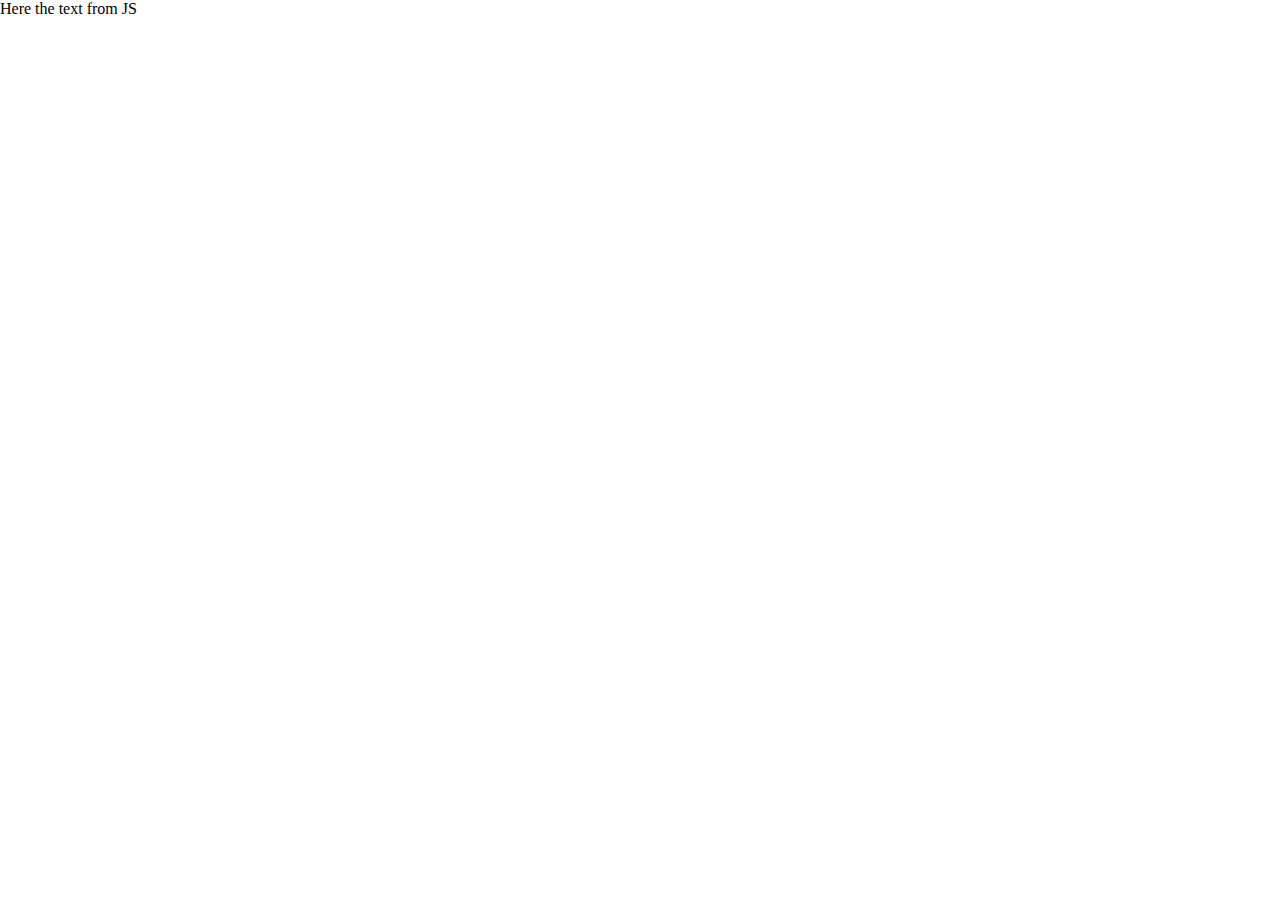
==== pages/main/index.html @ bcbbded0 "feat: create initial project structure" ====
<!DOCTYPE html>
<html lang="en">
  <head>
    <meta charset="UTF-8" />
    <meta http-equiv="X-UA-Compatible" content="IE=edge" />
    <meta name="viewport" content="width=device-width, initial-scale=1.0" />
    <title>Bookshop</title>
    <link rel="stylesheet" href="../../assets/styles/normalize.css" />
    <link rel="stylesheet" href="../../assets/styles/general.css" />
    <link rel="stylesheet" href="../main/style.css" />
  </head>
  <body>
    <div class="wrapper" id="wrapper"></div>
    <script src="../main/script.js"></script>
  </body>
</html>
---- assets/styles/general.css ----

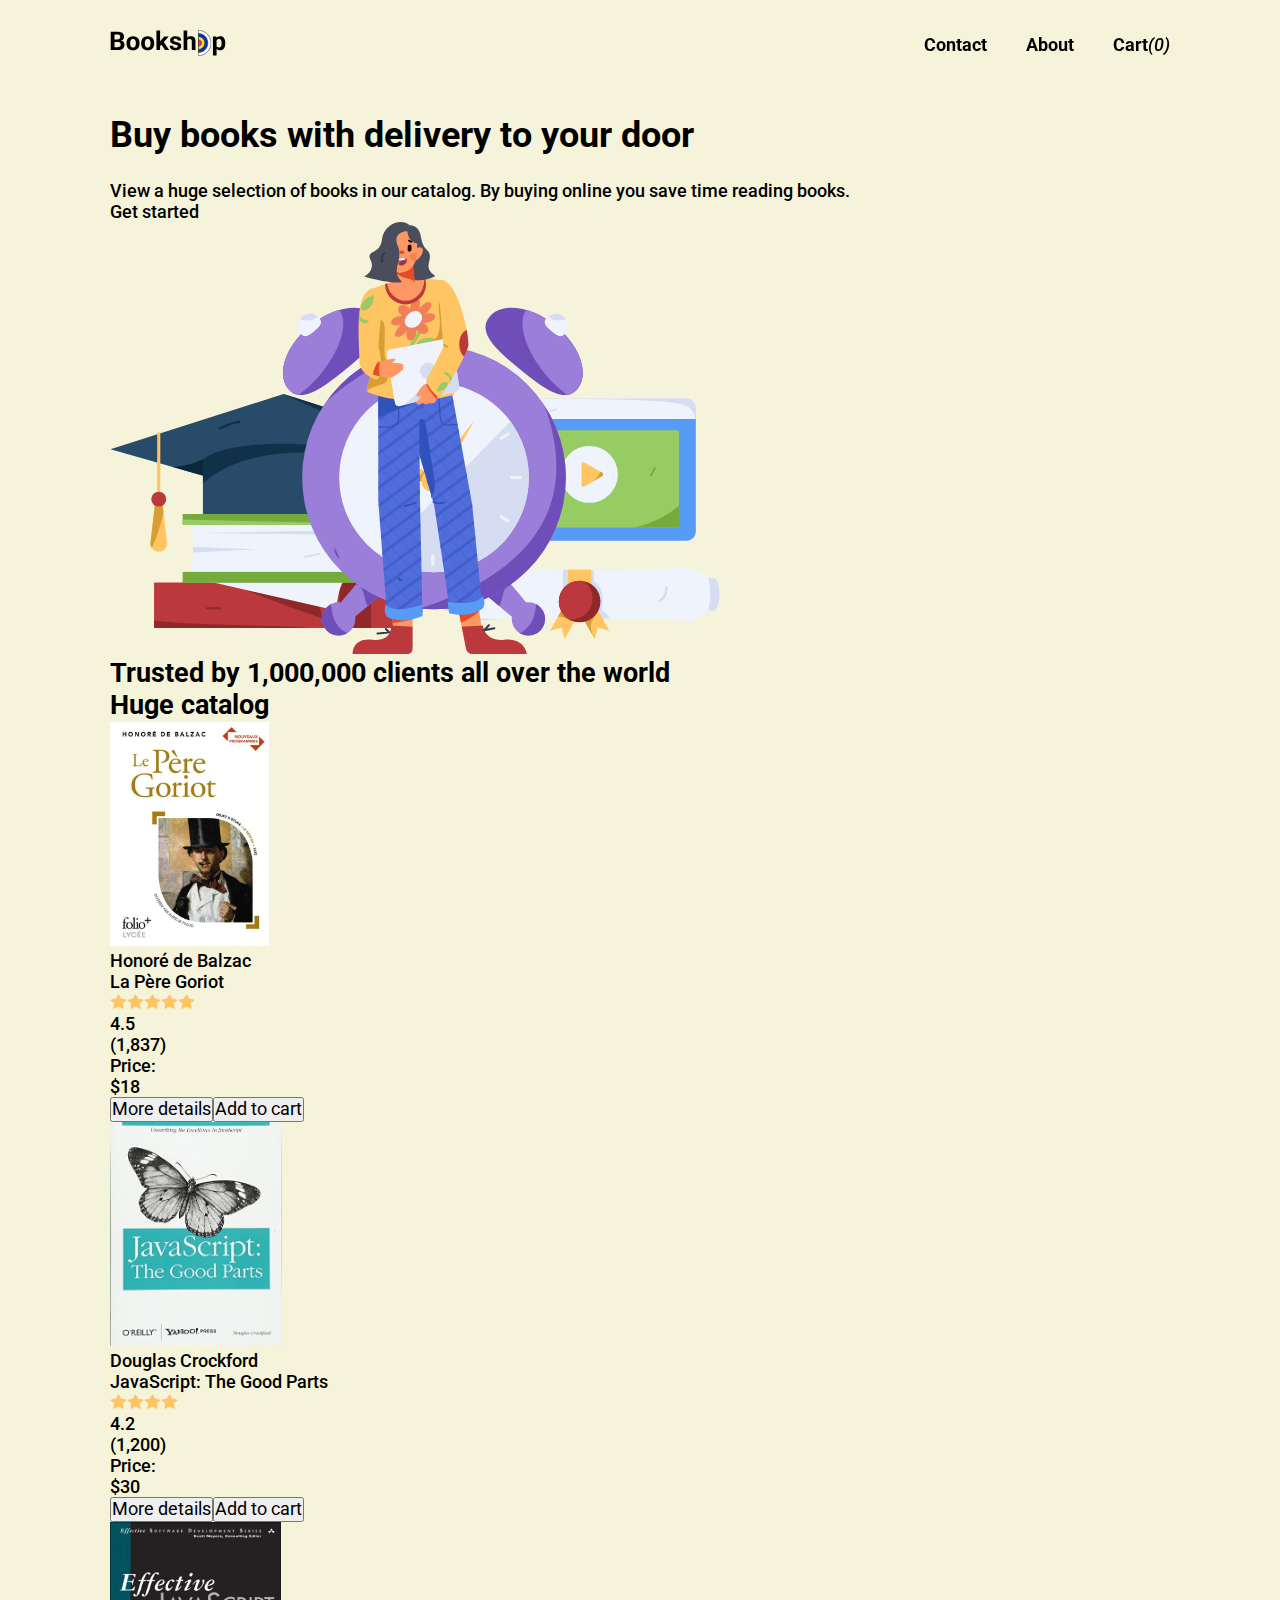
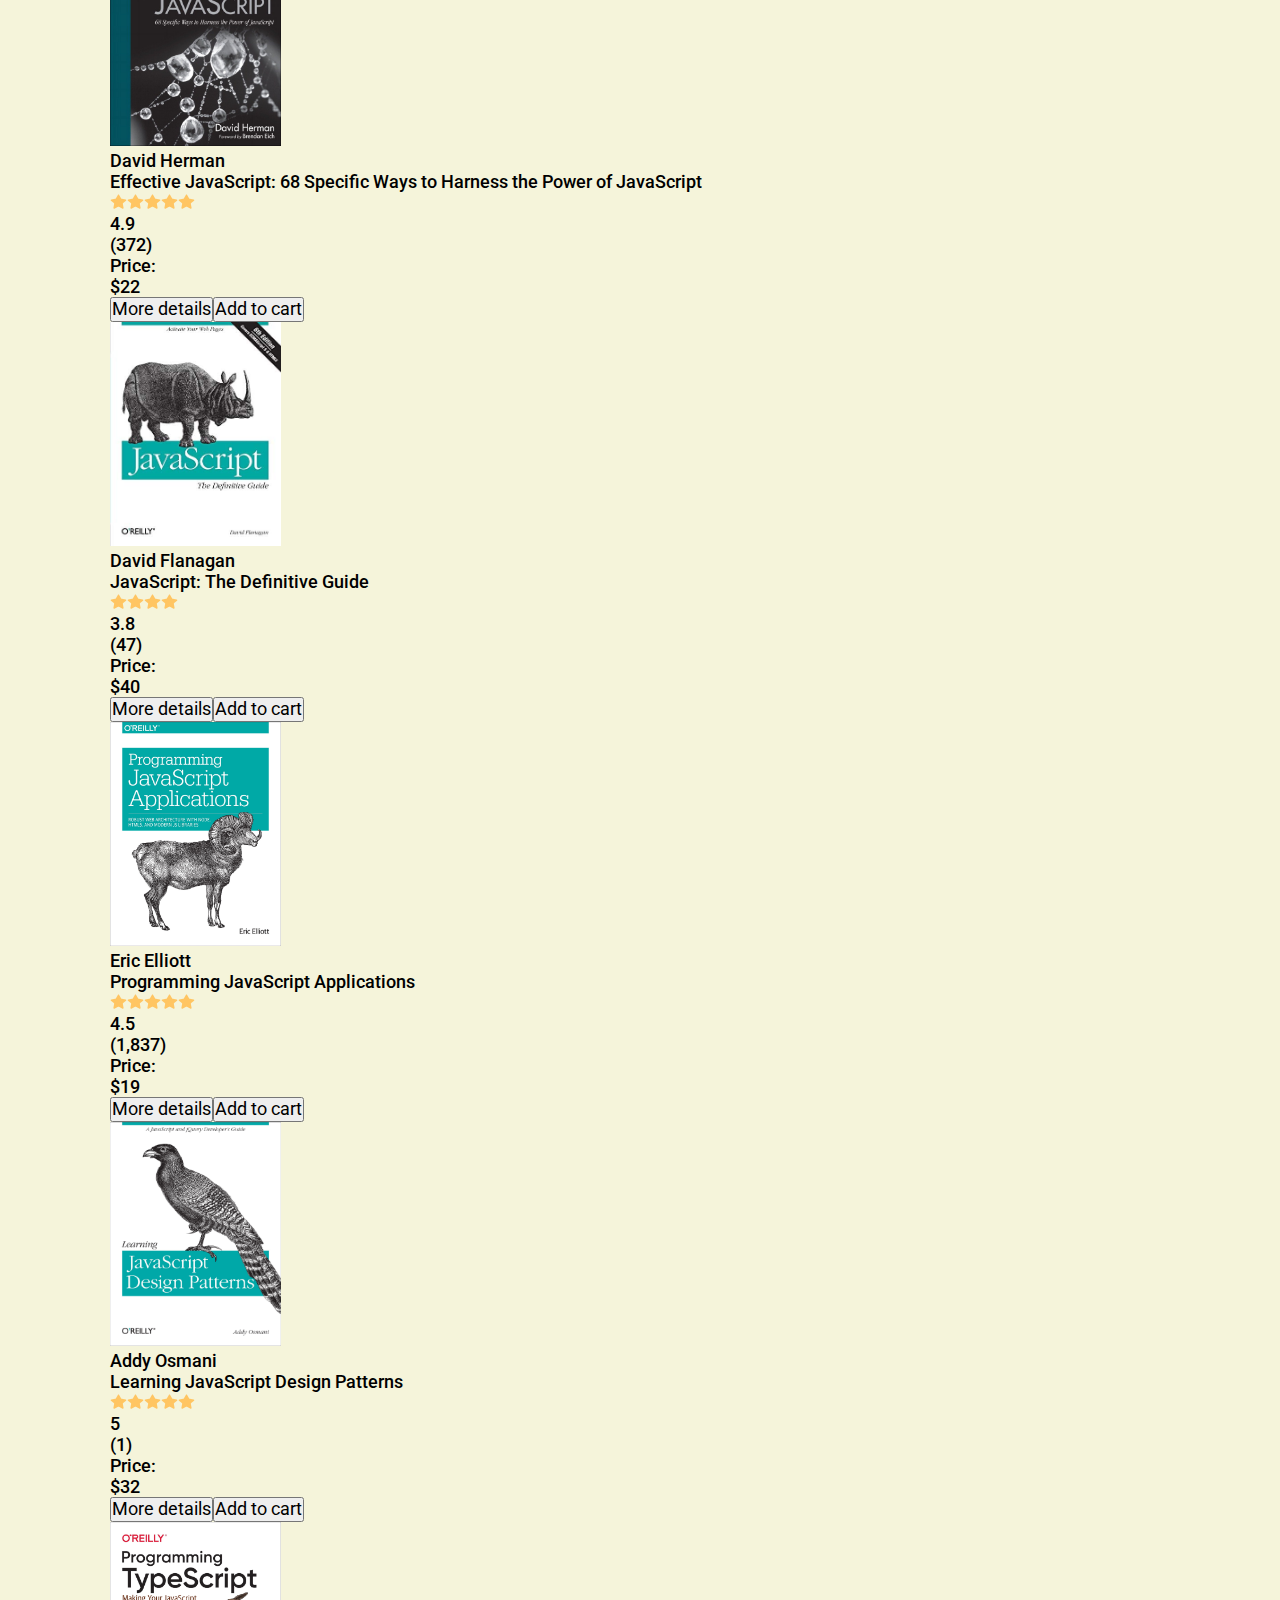
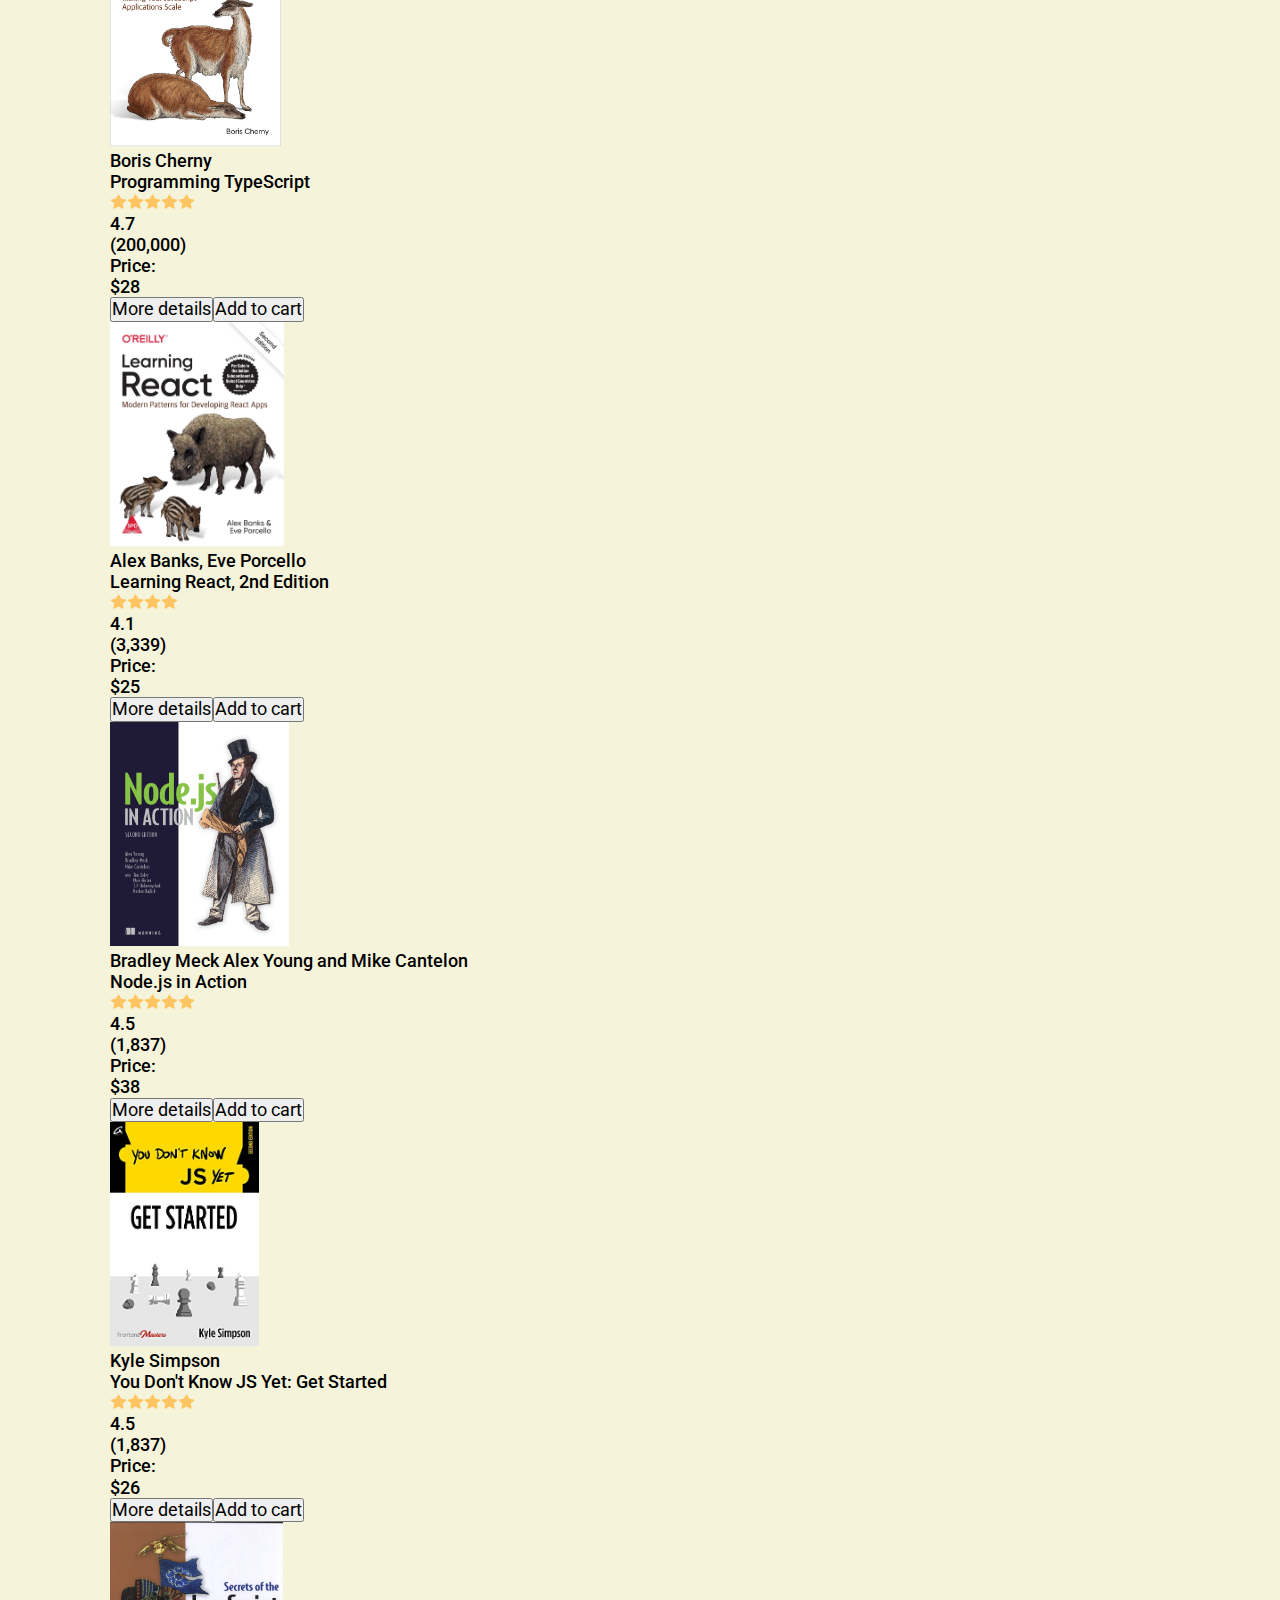
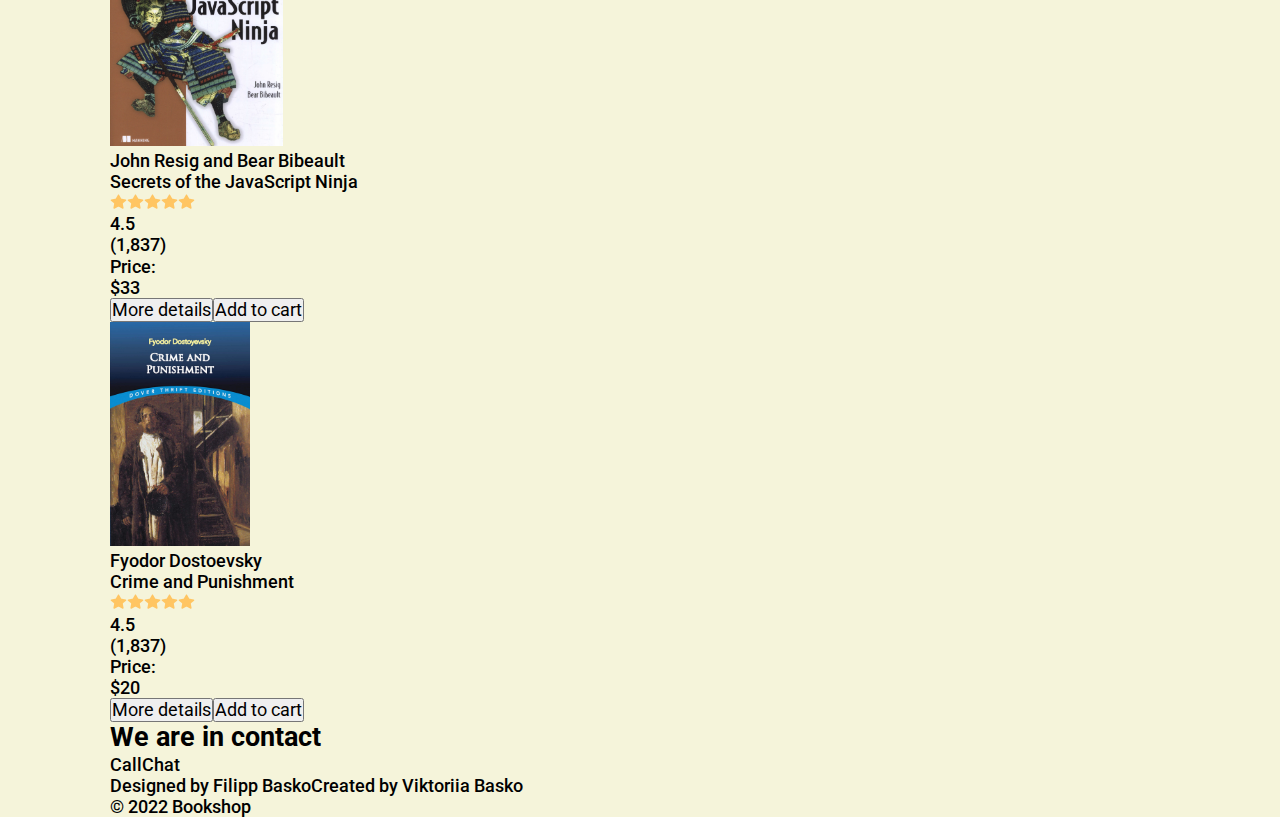
==== commit a4966f7b: "feat: add header styles" ====
--- a/pages/main/index.html
+++ b/pages/main/index.html
@@ -12,5 +12,6 @@
   <body>
     <div class="wrapper" id="wrapper"></div>
     <script src="../main/script.js"></script>
+    <script src="../main/interaction.js" defer></script>
   </body>
 </html>
--- a/assets/styles/general.css
+++ b/assets/styles/general.css
@@ -1 +1,86 @@
+@import url("https://fonts.googleapis.com/css2?family=Roboto:wght@500;700&display=swap");
 
+:root {
+  --transition: 0.3s all ease;
+  --color-beije: #f5f4da;
+  --color-black: #000;
+}
+
+body {
+  background: var(--color-beije);
+  font-family: "Roboto";
+  font-style: normal;
+  font-weight: 500;
+  font-size: 18px;
+  line-height: 1.17;
+  overflow-x: hidden;
+}
+
+*,
+::before,
+::after {
+  margin: 0;
+  padding: 0;
+  box-sizing: border-box;
+}
+
+.wrapper {
+  display: flex;
+  flex-direction: column;
+  min-height: 100vh;
+}
+
+.container {
+  max-width: 1060px;
+  margin: 0 auto;
+}
+
+main {
+  flex: 1 0 auto;
+  padding-top: 90px;
+}
+
+ul {
+  list-style: none;
+}
+
+a {
+  text-decoration: none;
+  color: inherit;
+}
+
+a:hover {
+  text-decoration: underline;
+}
+
+header .container {
+  display: flex;
+  justify-content: space-between;
+  height: 90px;
+  align-items: center;
+}
+
+header {
+  box-shadow: 0px 4px 0px transparent;
+  position: fixed;
+  top: 0;
+  left: 0;
+  right: 0;
+  background: var(--color-beije);
+  transition: var(--transition);
+}
+
+header.active {
+  box-shadow: 0px 4px 0px var(--color-black);
+}
+
+header ul {
+  display: flex;
+  gap: 39px;
+  font-weight: 700;
+}
+
+#items-in-cart {
+  font-weight: 500;
+  font-style: italic;
+}
--- a/pages/main/style.css
+++ b/pages/main/style.css
@@ -0,0 +1 @@
+
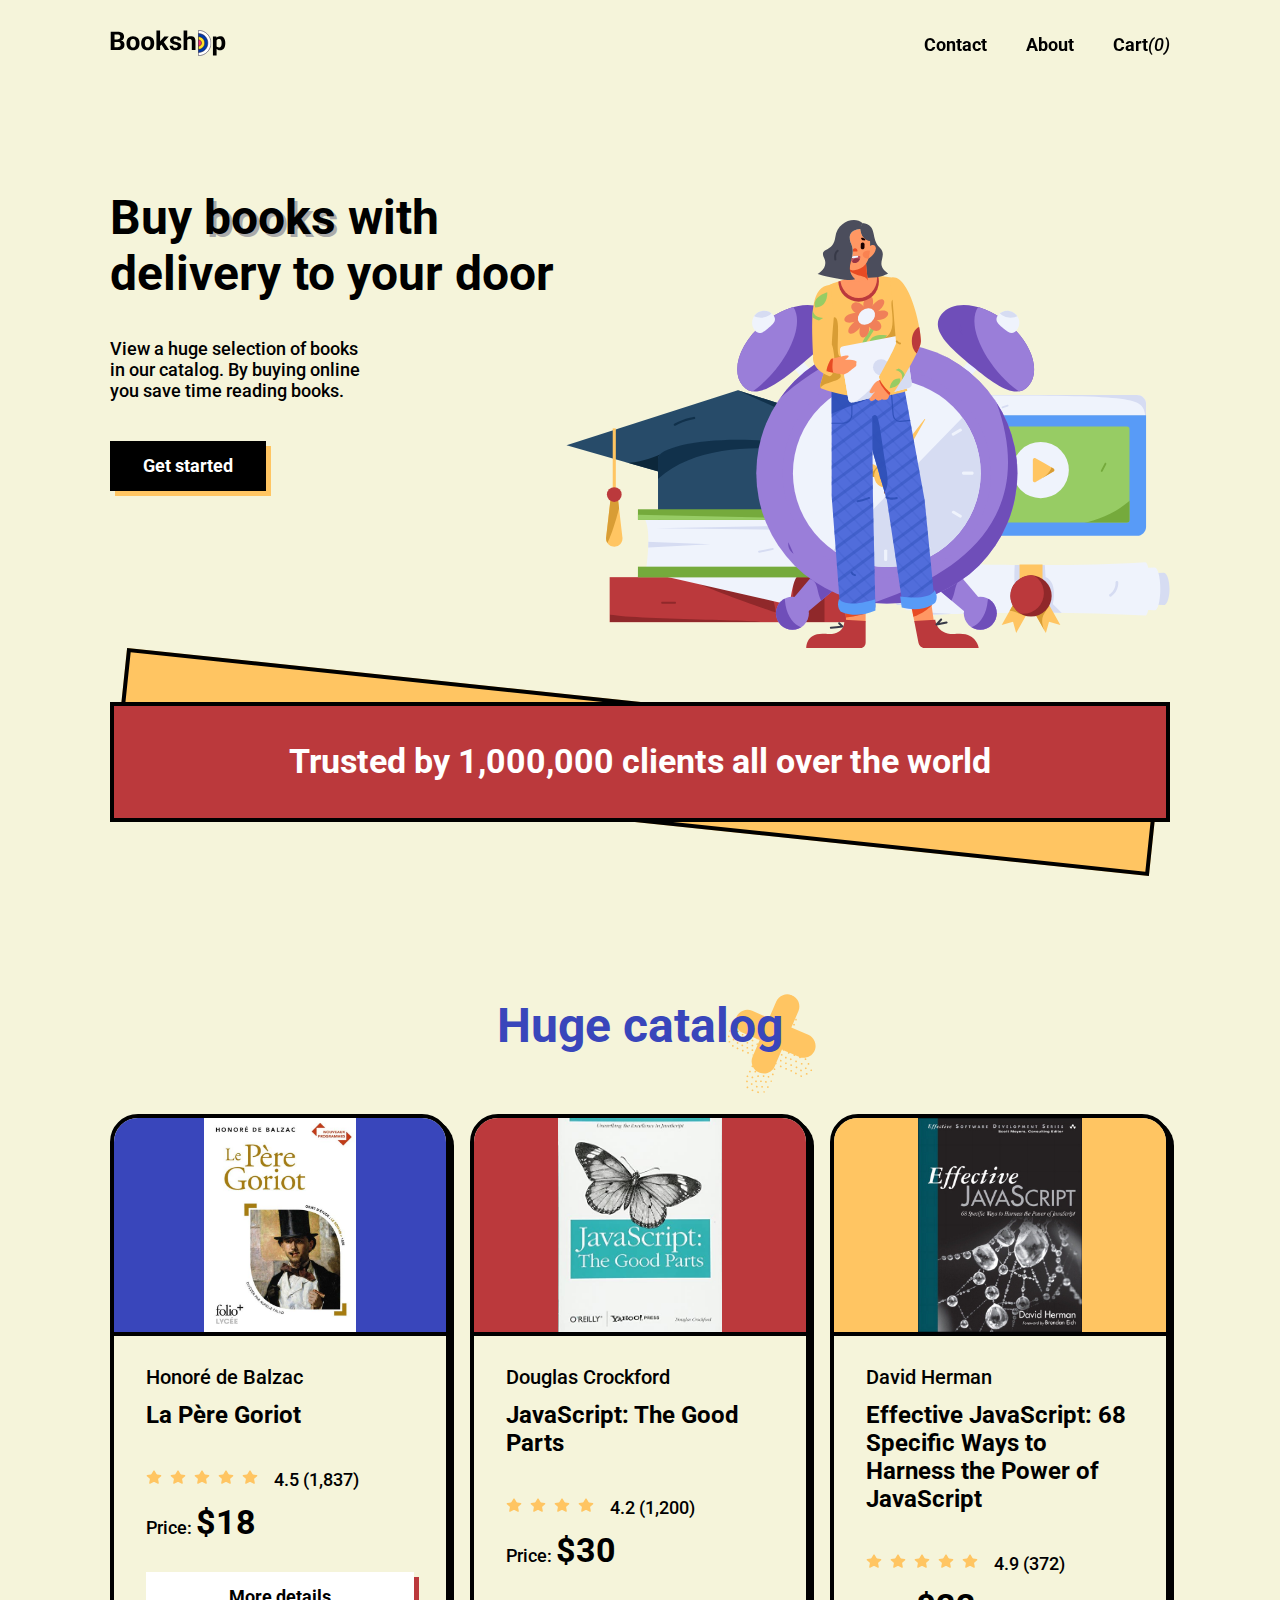
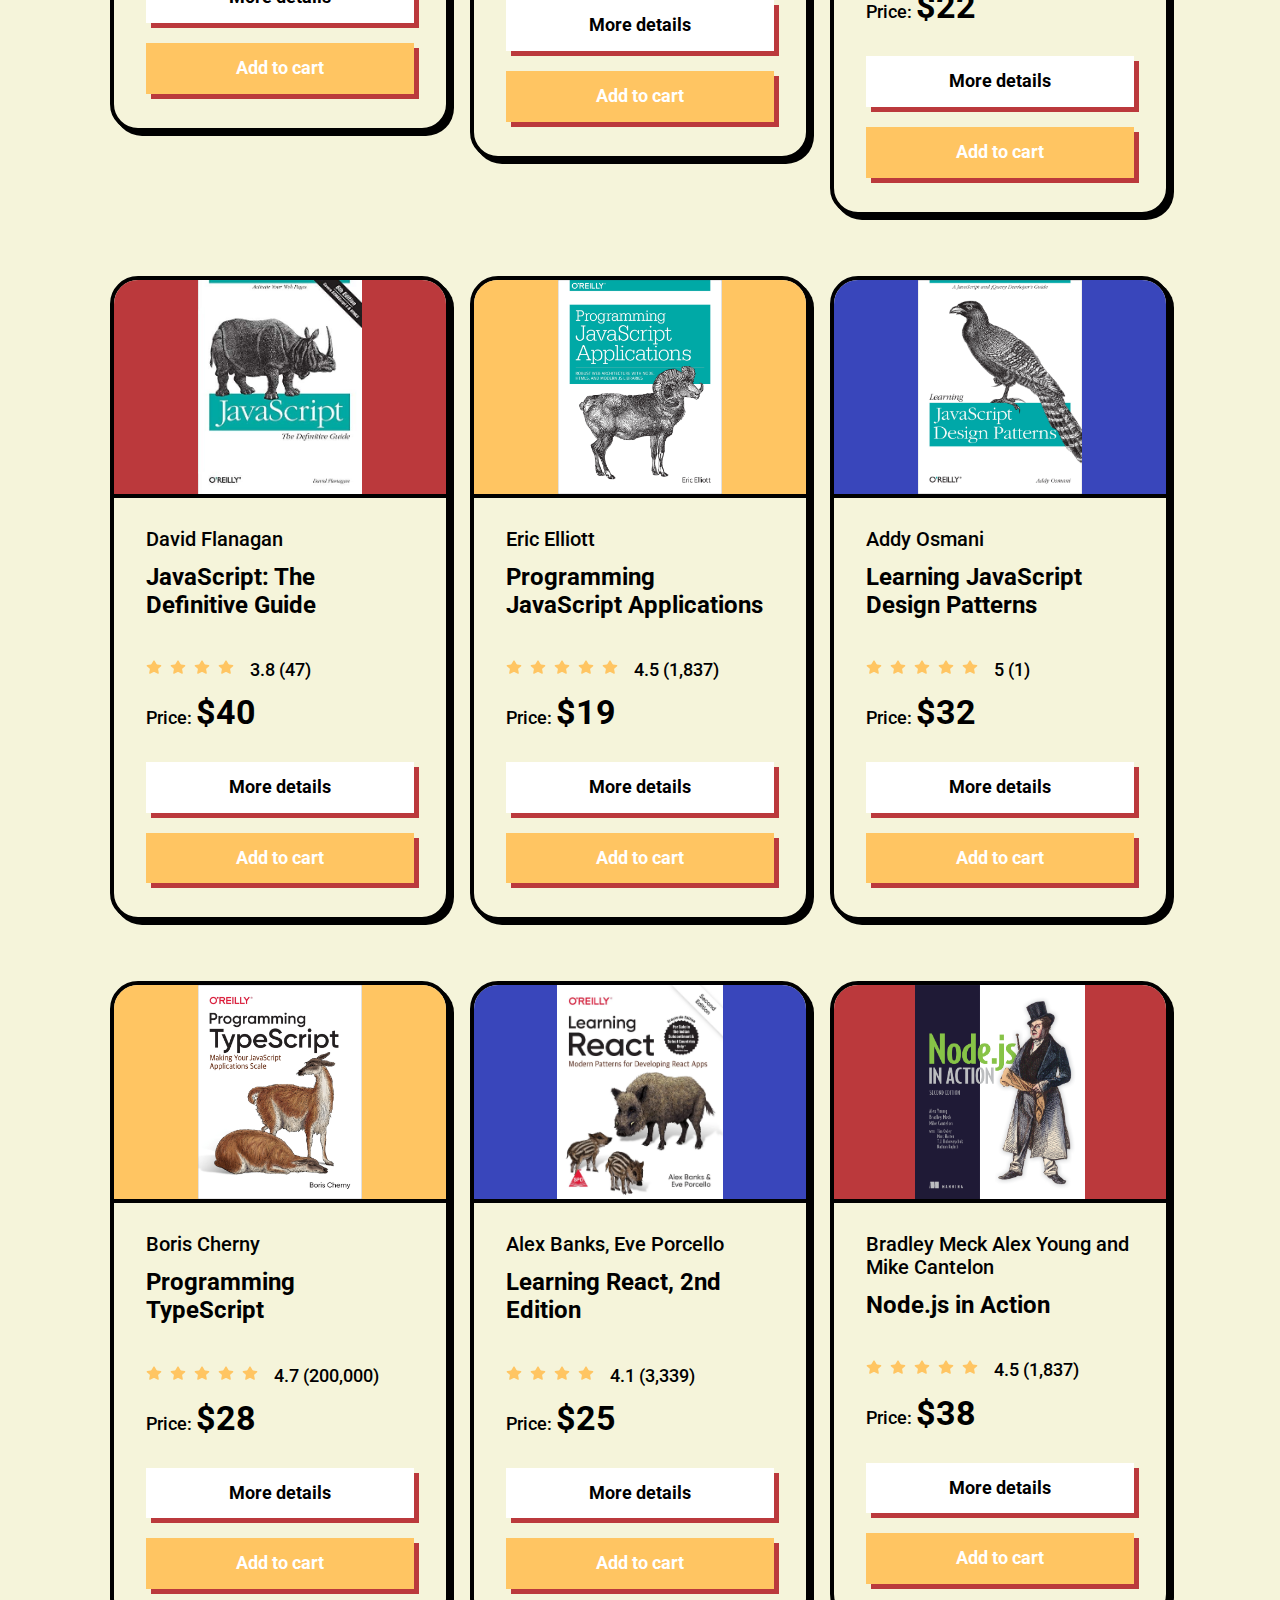
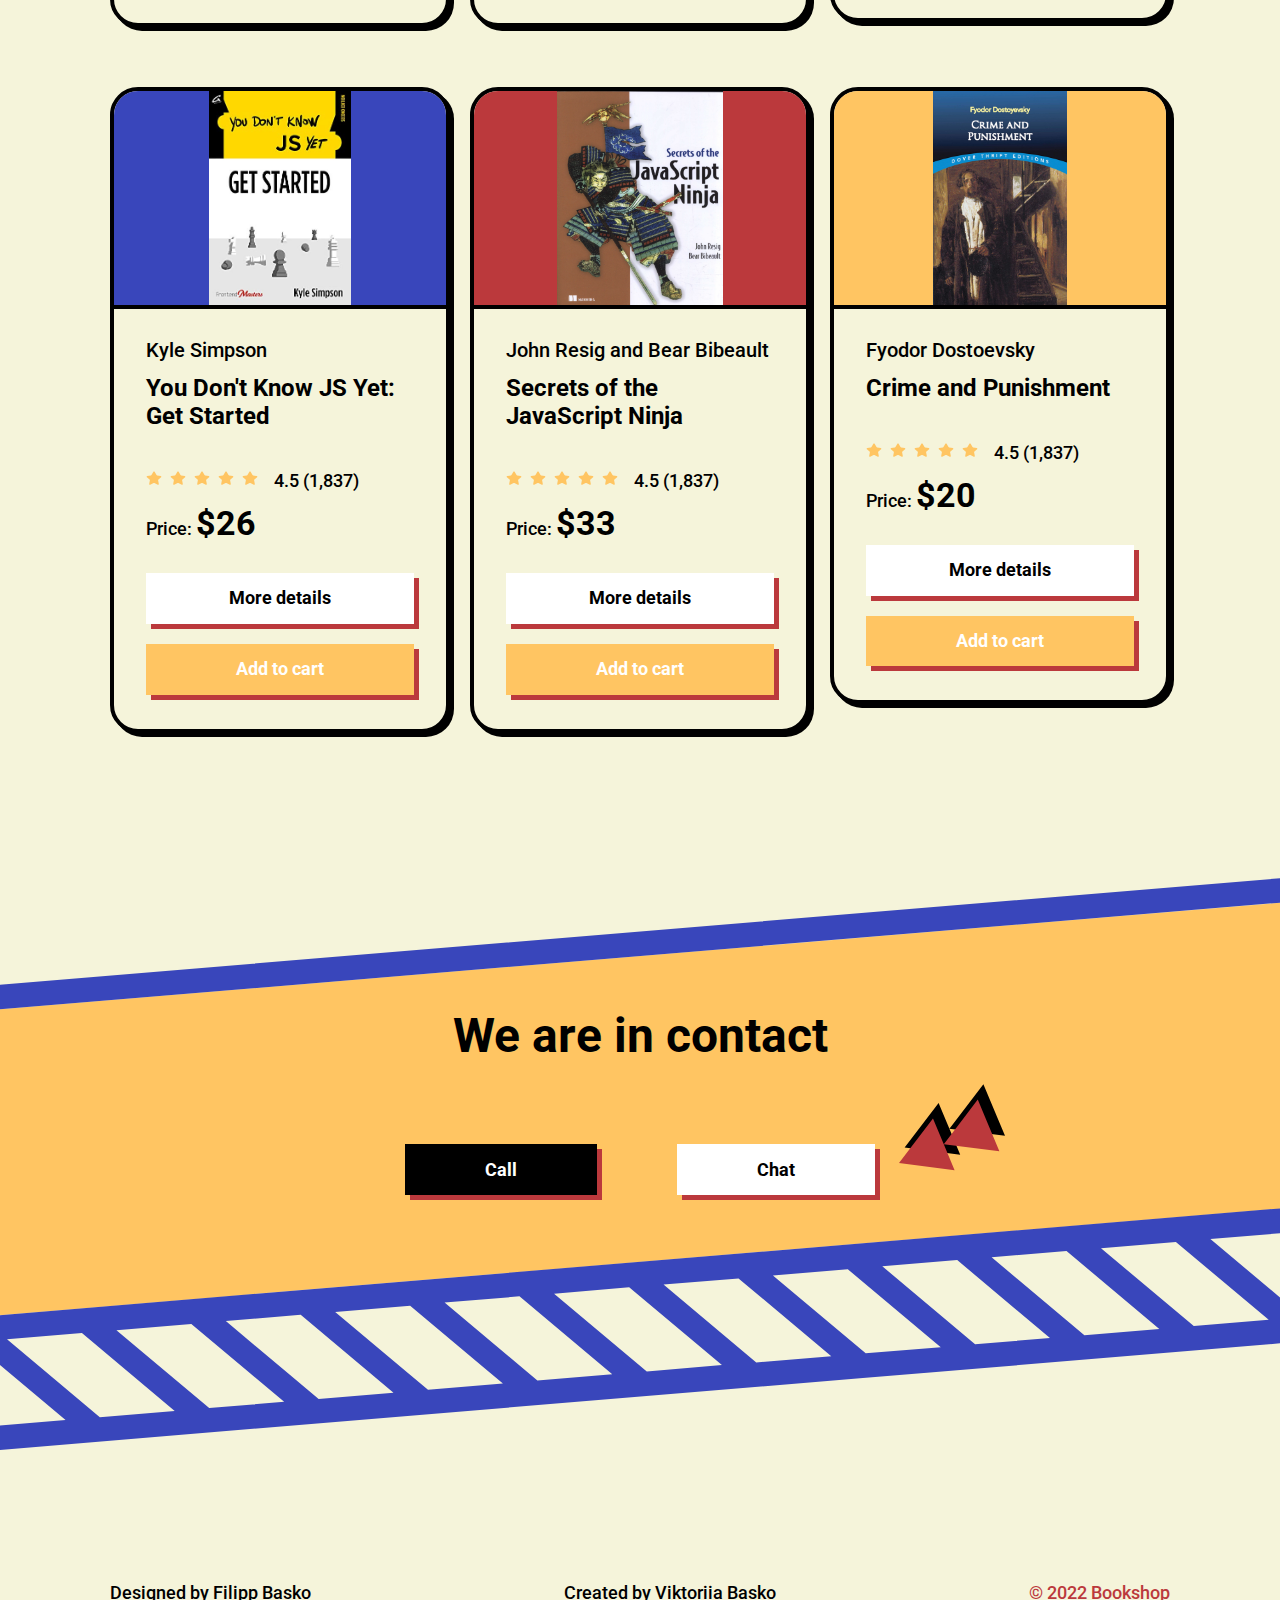
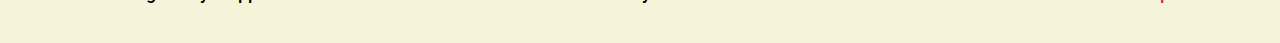
==== commit 4e949d9b: "feat: add modal" ====
--- a/pages/main/index.html
+++ b/pages/main/index.html
@@ -11,7 +11,7 @@
   </head>
   <body>
     <div class="wrapper" id="wrapper"></div>
-    <script src="../main/script.js"></script>
+    <script src="../main/script.js" defer></script>
     <script src="../main/interaction.js" defer></script>
   </body>
 </html>
--- a/assets/styles/general.css
+++ b/assets/styles/general.css
@@ -4,6 +4,15 @@
   --transition: 0.3s all ease;
   --color-beije: #f5f4da;
   --color-black: #000;
+  --color-white: #fff;
+  --color-red: #bb393c;
+  --color-yellow: #ffc562;
+  --color-blue: #3946bb;
+  --border: 4px solid var(--color-black);
+}
+
+html {
+  scroll-behavior: smooth;
 }
 
 body {
@@ -40,6 +49,14 @@
   padding-top: 90px;
 }
 
+h1,
+h2 {
+  font-size: 3rem;
+  line-height: 1.17;
+  font-weight: 700;
+  margin: 0;
+}
+
 ul {
   list-style: none;
 }
@@ -51,6 +68,12 @@
 
 a:hover {
   text-decoration: underline;
+}
+
+button {
+  background: none;
+  outline: none;
+  border: none;
 }
 
 header .container {
@@ -68,6 +91,7 @@
   right: 0;
   background: var(--color-beije);
   transition: var(--transition);
+  z-index: 5;
 }
 
 header.active {
@@ -84,3 +108,15 @@
   font-weight: 500;
   font-style: italic;
 }
+
+.btn {
+  display: inline-block;
+  font-weight: 700;
+  box-shadow: 5px 5px 0px var(--color-red);
+  transition: var(--transition);
+}
+
+.btn:hover {
+  box-shadow: 3px 3px 0px var(--color-red);
+  cursor: pointer;
+}
--- a/pages/main/style.css
+++ b/pages/main/style.css
@@ -1 +1,537 @@
-
+.section-first {
+  padding-top: 100px;
+}
+
+.section-first .container {
+  display: grid;
+  grid-template-columns: 43% 57%;
+}
+
+.section-first .right {
+  padding-top: 30px;
+}
+
+.section-first img {
+  max-width: 100%;
+}
+
+.section-first h1 span {
+  text-shadow: 3px 3px #aaa;
+}
+
+.section-first h1 {
+  margin-bottom: 36px;
+  max-width: 447px;
+}
+
+.section-first p {
+  max-width: 260px;
+  margin-bottom: 40px;
+}
+
+.get-started {
+  text-decoration: none;
+  background: var(--color-black);
+  padding: 14px 33px;
+  color: var(--color-white);
+  box-shadow: 5px 5px 0px var(--color-yellow);
+  transition: var(--transition);
+}
+
+.get-started:hover,
+.get-started:active {
+  text-decoration: none;
+}
+
+.get-started:hover {
+  box-shadow: 3px 3px 0px var(--color-yellow);
+}
+
+.get-started:active {
+  box-shadow: 1px 1px 0px var(--color-yellow);
+}
+
+.section-second {
+  height: 228px;
+  padding-top: 50px;
+  position: relative;
+}
+
+.section-second h2 {
+  font-size: 2.125rem;
+  line-height: 1.17;
+  color: var(--color-white);
+  text-align: center;
+  background-color: var(--color-red);
+  padding: 36px;
+  border: var(--border);
+}
+
+.section-second .container div {
+  position: absolute;
+  height: 120px;
+  width: 98%;
+  max-width: 1040px;
+  margin-left: 8px;
+  background: var(--color-yellow);
+  border: var(--border);
+  transform: rotate(6deg);
+  z-index: -1;
+}
+
+.section-third {
+  padding-top: 118px;
+}
+
+.section-third h2 {
+  color: var(--color-blue);
+  text-align: center;
+  position: relative;
+  margin-bottom: 60px;
+}
+
+.section-third h2::after {
+  content: url(../../assets/images/catalog-title-decor.svg);
+  position: absolute;
+  top: -20px;
+  left: 600px;
+  z-index: -1;
+}
+
+.catalog {
+  display: grid;
+  grid-template-columns: repeat(3, 1fr);
+  column-gap: 1.25rem;
+  row-gap: 3.75rem;
+}
+
+.book-card {
+  background: var(--color-beije);
+  border: var(--border);
+  box-shadow: 4px 4px 0px var(--color-black);
+  border-radius: 28px;
+  overflow: hidden;
+  height: fit-content;
+}
+
+.book-image {
+  text-align: center;
+  border-bottom: 4px solid #000000;
+  height: 13.625rem;
+}
+
+.book-image img {
+  max-height: 100%;
+}
+
+.book-image.blue {
+  background: var(--color-blue);
+}
+
+.book-image.red {
+  background: var(--color-red);
+}
+
+.book-image.yellow {
+  background: var(--color-yellow);
+}
+
+.book-text {
+  padding: 1.875rem 2rem 0;
+}
+
+.author {
+  font-size: 1.25rem;
+  line-height: 1.15;
+  margin-bottom: 0.75rem;
+}
+
+.book-text .title,
+.modal-text .title {
+  font-weight: 700;
+  font-size: 1.5rem;
+  margin-bottom: 2.5rem;
+}
+
+.rating {
+  display: flex;
+  margin-bottom: 0.75rem;
+}
+
+.stars {
+  display: flex;
+  gap: 0.5rem;
+  margin-right: 1rem;
+}
+
+.stars img {
+  width: 1rem;
+  height: 1rem;
+}
+
+.book-text .price,
+.modal-body .price {
+  display: flex;
+  gap: 0.25rem;
+  align-items: flex-end;
+  margin-bottom: 30px;
+}
+
+.book-text .price p,
+.modal-body .price p {
+  padding-bottom: 4px;
+}
+
+.book-text .price span,
+.modal-body .price span {
+  font-weight: 700;
+  font-size: 34px;
+  line-height: 40px;
+}
+
+.book-card .btn,
+.modal-body .btn {
+  display: inline-block;
+  width: 100%;
+  padding: 15px 0;
+}
+
+.btn-white {
+  background: var(--color-white);
+  margin-bottom: 20px;
+}
+
+.btn-yellow {
+  color: var(--color-white);
+  background: var(--color-yellow);
+  margin-bottom: 34px;
+}
+
+.section-fourth {
+  background-image: url(../../assets/images/background.svg);
+  background-position: center;
+  background-repeat: no-repeat;
+  background-size: 100% 100%;
+  height: 809px;
+}
+
+.section-fourth h2 {
+  padding-top: 275px;
+  text-align: center;
+  margin-bottom: 80px;
+}
+
+.section-fourth .buttons {
+  display: flex;
+  align-items: center;
+  justify-content: center;
+  gap: 80px;
+}
+
+.section-fourth .btn {
+  display: inline-block;
+  margin: 0;
+  padding: 15px 80px;
+}
+
+.section-fourth .btn:hover,
+.section-fourth .btn:active {
+  text-decoration: none;
+}
+
+.btn-black {
+  background: var(--color-black);
+  color: var(--color-white);
+}
+
+.section-fourth .btn-white {
+  position: relative;
+}
+
+.section-fourth .btn-white::after {
+  content: url(../../assets/images/chat-btn-decor.svg);
+  position: absolute;
+  top: -60px;
+  right: -130px;
+}
+
+footer .container {
+  display: flex;
+  justify-content: space-between;
+  padding-top: 40px;
+  padding-bottom: 40px;
+}
+
+.copy {
+  color: var(--color-red);
+}
+
+@media screen and (max-width: 1090px) {
+  .container {
+    max-width: 900px;
+    padding-left: 1rem;
+    padding-right: 1rem;
+  }
+
+  .section-second .container div {
+    width: 90%;
+    left: 50%;
+    top: 50%;
+    transform-origin: top left;
+    transform: rotate(6deg) translate(-50%, -50%);
+  }
+
+  .rating {
+    flex-direction: column;
+  }
+
+  .stars {
+    margin-bottom: 0.5rem;
+  }
+
+  .section-fourth {
+    height: 600px;
+  }
+
+  .section-fourth h2 {
+    padding-top: 210px;
+    margin-bottom: 30px;
+  }
+}
+
+@media screen and (max-width: 768px) {
+  body {
+    font-size: 16px;
+  }
+
+  .logo img {
+    width: 100px;
+  }
+
+  header {
+    height: 80px;
+  }
+
+  .section-first {
+    padding-top: 80px;
+  }
+
+  .section-first .container {
+    grid-template-columns: 1fr;
+  }
+
+  .section-first .right {
+    display: none;
+  }
+
+  .section-first .left {
+    display: flex;
+    flex-direction: column;
+    align-items: center;
+    text-align: center;
+  }
+
+  .section-first .left h1,
+  .section-first .left p {
+    max-width: 100%;
+  }
+
+  .btn.get-started {
+    width: 40%;
+  }
+
+  .container {
+    max-width: 100%;
+    padding-left: 16px;
+    padding-right: 16px;
+  }
+
+  h1 {
+    font-size: 2.5rem;
+  }
+
+  h2 {
+    font-size: 1.75rem !important;
+  }
+
+  .section-third {
+    padding-top: 60px;
+  }
+
+  .section-third h2::after {
+    left: 50%;
+    top: 50%;
+    transform: translate(-50%, -50%);
+  }
+
+  .catalog {
+    grid-template-columns: repeat(2, 1fr);
+    column-gap: 1rem;
+    row-gap: 3rem;
+  }
+
+  .book-card .title {
+    margin-bottom: 1.5rem;
+  }
+
+  .section-third {
+    margin-bottom: 2rem;
+  }
+
+  .section-fourth {
+    background-image: linear-gradient(
+      165deg,
+      transparent 50%,
+      var(--color-yellow) 50%
+    );
+    height: auto;
+    padding-top: 3rem;
+    padding-bottom: 3rem;
+  }
+
+  .section-fourth h2 {
+    padding-top: 0;
+  }
+
+  .section-fourth .btn::after {
+    display: none;
+  }
+
+  footer {
+    margin-top: -1px;
+    background: var(--color-yellow);
+  }
+}
+
+@media screen and (max-width: 480px) {
+  header .nav-link:not(:last-child) {
+    display: none;
+  }
+
+  .catalog {
+    grid-template-columns: 1fr;
+  }
+
+  .rating {
+    flex-direction: row;
+  }
+
+  .section-second .container div {
+    display: none;
+  }
+
+  .buttons {
+    display: flex;
+    flex-direction: column;
+  }
+
+  .btn.get-started {
+    width: 100%;
+  }
+
+  .section-second h2 {
+    font-size: 1.5rem !important;
+    padding: 1.25rem;
+  }
+
+  footer .container {
+    flex-direction: column;
+    text-align: center;
+    gap: 1rem;
+  }
+}
+
+.modal {
+  background-color: var(--color-white);
+  z-index: 10;
+  position: fixed;
+  left: 50%;
+  top: 50%;
+  transform: translate(-50%, -50%) scale(0);
+  transition: 0.3s ease-in-out all;
+  border: var(--border);
+  width: 90%;
+  max-width: 1060px;
+  box-shadow: 4px 4px 0px #000000;
+  border-radius: 20px;
+}
+
+.modal.active {
+  transform: translate(-50%, -50%) scale(1);
+}
+
+.modal-header {
+  padding: 0 24px;
+  display: flex;
+  justify-content: space-between;
+  font-weight: 700;
+  font-size: 24px;
+  line-height: 28px;
+  align-items: center;
+  border-bottom: var(--border);
+}
+
+.close-modal-btn {
+  font-size: 48px;
+  line-height: 1;
+}
+
+.modal-body {
+  display: grid;
+  grid-template-columns: 32% 68%;
+}
+
+.modal-body .body-left {
+  border-right: var(--border);
+}
+
+.modal-image {
+  display: flex;
+  justify-content: center;
+  border-bottom: var(--border);
+}
+
+.modal-image.yellow {
+  background-color: var(--color-yellow);
+}
+
+.modal-image.blue {
+  background-color: var(--color-blue);
+}
+
+.modal-image.red {
+  background-color: var(--color-red);
+}
+
+.modal-text {
+  padding: 30px 40px;
+}
+
+.modal-body .body-right {
+  display: grid;
+  grid-template-rows: 67% 33%;
+}
+
+.modal-body .body-right .right-top {
+  border-bottom: var(--border);
+  display: flex;
+  justify-content: center;
+  align-items: center;
+  padding: 24px;
+}
+
+.overlay {
+  background-color: transparent;
+  z-index: 7;
+  top: 0;
+  left: 0;
+  right: 0;
+  bottom: 0;
+  position: fixed;
+  transform: scale(0);
+  transition: 0.3s ease-in-out all;
+}
+
+.overlay.active {
+  transform: scale(1);
+}
